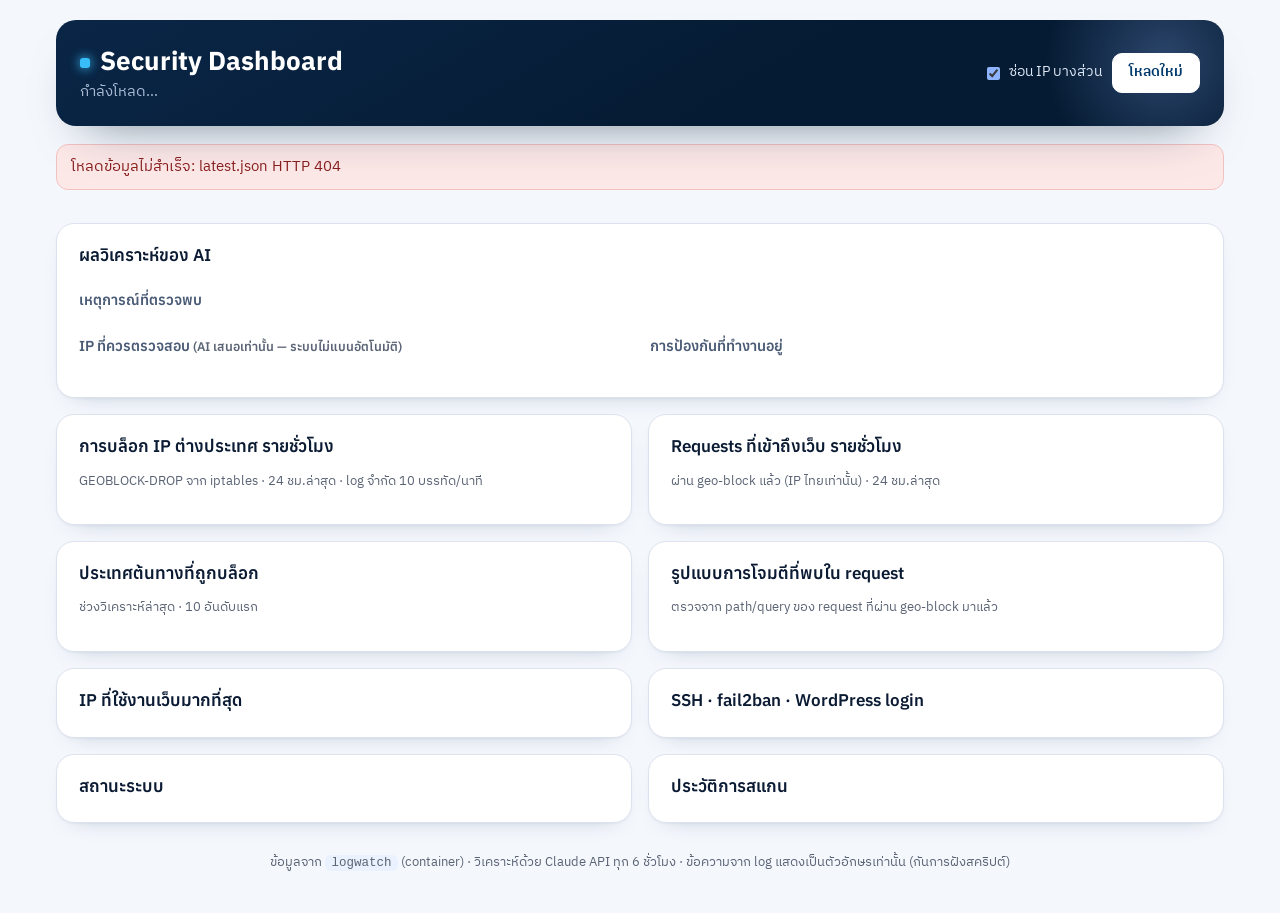
==== logwatch/dashboard/index.html @ 55541751 "Wordpress Stage 1 + Stage 2" ====
<!doctype html>
<html lang="th">
<head>
<meta charset="utf-8">
<meta name="viewport" content="width=device-width, initial-scale=1">
<meta name="robots" content="noindex, nofollow">
<title>Security Dashboard</title>
<link rel="stylesheet" href="style.css">
<script src="app.js" defer></script>
</head>
<body>
<div class="viz-root">
  <header class="top">
    <div>
      <h1>Security Dashboard</h1>
      <p class="sub" id="meta">กำลังโหลด…</p>
    </div>
    <div class="controls">
      <label class="toggle"><input type="checkbox" id="mask" checked> ซ่อน IP บางส่วน</label>
      <button type="button" id="reload">โหลดใหม่</button>
    </div>
  </header>

  <p class="error" id="error" hidden></p>

  <!-- ไฟสถานะ + ตัวเลขหลัก -->
  <section class="tiles" id="tiles" aria-label="สรุปตัวเลข"></section>

  <!-- ผลวิเคราะห์ของ AI -->
  <section class="card" aria-labelledby="ai-h">
    <div class="card-head">
      <h2 id="ai-h">ผลวิเคราะห์ของ AI</h2>
      <span class="muted small" id="ai-meta"></span>
    </div>
    <p id="ai-summary" class="lead"></p>
    <h3>เหตุการณ์ที่ตรวจพบ</h3>
    <div id="incidents"></div>
    <div class="two">
      <div>
        <h3>IP ที่ควรตรวจสอบ <span class="muted small">(AI เสนอเท่านั้น — ระบบไม่แบนอัตโนมัติ)</span></h3>
        <ul id="review" class="plain"></ul>
      </div>
      <div>
        <h3>การป้องกันที่ทำงานอยู่</h3>
        <ul id="defenses" class="checks"></ul>
      </div>
    </div>
    <p class="muted small" id="ai-notes"></p>
  </section>

  <!-- กราฟ 24 ชม. (แยกกราฟละหนึ่งชุดข้อมูล — ไม่ใช้สองแกน) -->
  <section class="grid2">
    <figure class="card chart" id="c-geo">
      <figcaption><h2>การบล็อก IP ต่างประเทศ รายชั่วโมง</h2><p class="muted small">GEOBLOCK-DROP จาก iptables · 24 ชม.ล่าสุด · log จำกัด 10 บรรทัด/นาที</p></figcaption>
    </figure>
    <figure class="card chart" id="c-req">
      <figcaption><h2>Requests ที่เข้าถึงเว็บ รายชั่วโมง</h2><p class="muted small">ผ่าน geo-block แล้ว (IP ไทยเท่านั้น) · 24 ชม.ล่าสุด</p></figcaption>
    </figure>
  </section>

  <section class="grid2">
    <figure class="card chart" id="c-country">
      <figcaption><h2>ประเทศต้นทางที่ถูกบล็อก</h2><p class="muted small">ช่วงวิเคราะห์ล่าสุด · 10 อันดับแรก</p></figcaption>
    </figure>
    <section class="card">
      <h2>รูปแบบการโจมตีที่พบใน request</h2>
      <p class="muted small">ตรวจจาก path/query ของ request ที่ผ่าน geo-block มาแล้ว</p>
      <div id="attacks"></div>
    </section>
  </section>

  <section class="grid2">
    <section class="card">
      <h2>IP ที่ใช้งานเว็บมากที่สุด</h2>
      <div id="top-ips"></div>
    </section>
    <section class="card">
      <h2>SSH · fail2ban · WordPress login</h2>
      <div id="auth"></div>
    </section>
  </section>

  <section class="grid2">
    <section class="card">
      <h2>สถานะระบบ</h2>
      <div id="system"></div>
    </section>
    <section class="card">
      <h2>ประวัติการสแกน</h2>
      <div id="history"></div>
    </section>
  </section>

  <footer class="muted small">
    ข้อมูลจาก <code>logwatch</code> (container) · วิเคราะห์ด้วย Claude API ทุก 6 ชั่วโมง ·
    ข้อความจาก log แสดงเป็นตัวอักษรเท่านั้น (กันการฝังสคริปต์)
  </footer>
</div>
<div class="tip" id="tip" role="tooltip" hidden></div>
</body>
</html>
---- logwatch/dashboard/style.css ----
/* Security Dashboard — ธีมเดียวกับหน้าเว็บหลัก (ค่าสี/ฟอนต์จาก .cs-site ของ freexduk.duckdns.org)
   ฟอนต์: Anuphan (หัวข้อ) · IBM Plex Sans Thai (เนื้อหา) · Sora (ตัวเลข) — โหลดจาก Google Fonts เหมือนเว็บหลัก */
@import url("https://fonts.googleapis.com/css2?family=Anuphan:wght@500;600;700&family=IBM+Plex+Sans+Thai:wght@400;500;600&family=Sora:wght@600;700&display=swap");

.viz-root {
  color-scheme: light;
  --navy-9: #051B33;      /* แถบหัวเว็บหลัก (.hd-top) */
  --navy: #0B2A55;
  --surface-0: #F4F7FC;   /* --bg */
  --surface-1: #FFFFFF;   /* --card */
  --surface-2: #F8FAFD;   /* .cs-card */
  --border: #DCE3EE;      /* --line */
  --grid: #E9EEF6;
  --text-primary: #0B1B33;
  --text-secondary: #4A5B76;
  --text-muted: #5B6475;
  --chip-bg: #EAF2FF;
  --series-1: #1D5BD8;    /* --blue */
  --series-1-hover: #174CB6;
  --good: #15803D;        /* --open */
  --warning: #fab219;
  --serious: #ec835a;
  --critical: #d03b3b;
  --good-ink: #15803D;
  --badge-ink: #0B1B33;
  --shadow: 0 1px 2px rgba(15,23,42,.04), 0 10px 24px -18px rgba(11,42,85,.35);
}
@media (prefers-color-scheme: dark) {
  :root:where(:not([data-theme="light"])) .viz-root {
    color-scheme: dark;
    --surface-0: #061A33; --surface-1: #0B2545; --surface-2: #0E2C52;
    --border: #1E3D66; --grid: #173459;
    --text-primary: #FFFFFF; --text-secondary: #C5D3E6; --text-muted: #A9BBD3;
    --chip-bg: #163B70;
    --series-1: #8FB4FF; --series-1-hover: #DCE7FC;
    --good-ink: #5fd35f;
    --shadow: none;
  }
}
:root[data-theme="dark"] .viz-root {
  color-scheme: dark;
  --surface-0: #061A33; --surface-1: #0B2545; --surface-2: #0E2C52;
  --border: #1E3D66; --grid: #173459;
  --text-primary: #FFFFFF; --text-secondary: #C5D3E6; --text-muted: #A9BBD3;
  --chip-bg: #163B70;
  --series-1: #8FB4FF; --series-1-hover: #DCE7FC;
  --good-ink: #5fd35f;
  --shadow: none;
}

* { box-sizing: border-box; }
html, body { margin: 0; }
body { background: #F4F7FC; }
@media (prefers-color-scheme: dark) { body { background: #061A33; } }
.viz-root {
  background: var(--surface-0);
  color: var(--text-primary);
  font: 15px/1.6 "IBM Plex Sans Thai", "Leelawadee UI", "Noto Sans Thai", system-ui, sans-serif;
  -webkit-font-smoothing: antialiased;
  min-height: 100vh;
  padding: 20px 16px 40px;
  max-width: 1200px;
  margin: 0 auto;
}
h1, h2, h3 { font-family: "Anuphan", "IBM Plex Sans Thai", system-ui, sans-serif; line-height: 1.4; }
h1 { font-size: 26px; font-weight: 700; margin: 0; }
h2 { font-size: 17px; font-weight: 600; margin: 0 0 4px; color: var(--text-primary); }
h3 { font-size: 14.5px; font-weight: 600; margin: 18px 0 8px; color: var(--text-secondary); }
.sub, .muted { color: var(--text-muted); }
.small { font-size: 12.5px; }
.lead { font-size: 15.5px; margin: 6px 0 4px; }
code { font: 12.5px/1.4 Consolas, ui-monospace, monospace; background: var(--chip-bg); padding: 1px 6px; border-radius: 6px; }

/* ---------- แถบหัว: สีกรมท่าแบบหัวเว็บหลัก ---------- */
.top {
  display: flex; justify-content: space-between; align-items: center; gap: 12px; flex-wrap: wrap;
  margin-bottom: 18px; padding: 22px 24px;
  background: linear-gradient(150deg, #0A2647, var(--navy-9) 60%);
  color: #fff; border-radius: 20px;
  box-shadow: 0 24px 50px -30px rgba(5,27,51,.6);
  position: relative; overflow: hidden;
}
.top::after {
  content: ""; position: absolute; right: -60px; top: -80px; width: 240px; height: 240px; border-radius: 50%;
  background: radial-gradient(circle, rgba(143,180,255,.28), rgba(143,180,255,0) 70%); pointer-events: none;
}
.top h1 { color: #fff; }
.top h1::before {
  content: ""; display: inline-block; width: 10px; height: 10px; margin-right: 10px; vertical-align: middle;
  border-radius: 3px; background: #38BDF8; box-shadow: 0 0 10px 2px rgba(56,189,248,.6);
}
.top .sub { color: #A9BBD3; margin: 2px 0 0; }
.controls { display: flex; gap: 10px; align-items: center; position: relative; z-index: 1; }
.toggle { display: flex; gap: 6px; align-items: center; font-size: 13.5px; color: #DDE8F6; cursor: pointer; }
.toggle input { accent-color: #8FB4FF; }
button {
  font: inherit; font-size: 13.5px; font-weight: 600; padding: 8px 16px; border-radius: 10px;
  border: 1px solid var(--border); background: var(--surface-1); color: var(--text-primary); cursor: pointer;
}
button:hover { border-color: var(--series-1); }
.top button { background: #fff; color: #00396B; border-color: #fff; }
.top button:hover { background: #EEF4FF; }
button:focus-visible, .toggle input:focus-visible, details.tv summary:focus-visible { outline: 2px solid #8FB4FF; outline-offset: 2px; }
.error { background: #fde8e8; color: #8a1f1f; padding: 10px 14px; border-radius: 12px; border: 1px solid #f5c2c2; }

.card { background: var(--surface-1); border: 1px solid var(--border); border-radius: 18px; padding: 20px 22px; margin: 0 0 16px; min-width: 0; box-shadow: var(--shadow); }
.card-head { display: flex; justify-content: space-between; align-items: baseline; gap: 10px; flex-wrap: wrap; }
.grid2 { display: grid; grid-template-columns: 1fr 1fr; gap: 16px; }
.grid2 > .card { margin: 0 0 16px; }
.two { display: grid; grid-template-columns: 1fr 1fr; gap: 20px; }
@media (max-width: 820px) { .grid2, .two { grid-template-columns: 1fr; } }

/* ---------- tiles: แบบการ์ดสถิติหน้าแรก (.cs-stat) ---------- */
/* 7 ใบ: ระดับภัยกว้าง 2 ช่อง + 6 ใบ = 8 ช่อง → 4 คอลัมน์ได้ 2 แถวเต็มพอดี */
.tiles { display: grid; grid-template-columns: repeat(4, minmax(0, 1fr)); gap: 14px; margin-bottom: 18px; }
@media (max-width: 820px) { .tiles { grid-template-columns: repeat(2, minmax(0, 1fr)); } }
@media (max-width: 460px) { .tiles { grid-template-columns: 1fr; } .tiles .tile.threat { grid-column: auto; } }
.tile { background: var(--surface-1); border: 1px solid var(--border); border-radius: 18px; padding: 16px 18px; box-shadow: var(--shadow); }
.tile .label { font-size: 12.5px; font-weight: 500; color: var(--text-muted); }
.tile .value { font-family: "Sora", "Anuphan", system-ui, sans-serif; font-size: 28px; font-weight: 700; line-height: 1.25; color: var(--navy); font-variant-numeric: tabular-nums; }
.tile .note { font-size: 12px; color: var(--text-secondary); }
.tile.threat { grid-column: span 2; display: flex; gap: 14px; align-items: center; }
.tile.threat .value { font-family: "Anuphan", system-ui, sans-serif; font-size: 22px; }
@media (prefers-color-scheme: dark) { :root:where(:not([data-theme="light"])) .tile .value { color: #fff; } }
:root[data-theme="dark"] .tile .value { color: #fff; }

/* ---------- status badge: สี + ไอคอน + คำ เสมอ ---------- */
.badge { display: inline-flex; align-items: center; gap: 5px; border-radius: 999px; padding: 2px 10px 2px 6px; font-size: 12.5px; font-weight: 600; color: var(--badge-ink); white-space: nowrap; }
.badge .ico { display: inline-grid; place-items: center; width: 18px; height: 18px; border-radius: 50%; background: rgba(255,255,255,.55); font-size: 11px; }
.st-low { background: var(--good); color: #fff; }
.st-low .ico { color: var(--good); background: #fff; }
.st-medium { background: var(--warning); color: #0B1B33; }
.st-high { background: var(--serious); color: #0B1B33; }
.st-critical { background: var(--critical); color: #fff; }
.st-critical .ico { color: var(--critical); background: #fff; }
.st-none { background: var(--chip-bg); color: var(--text-secondary); }
.lamp { width: 50px; height: 50px; border-radius: 14px; display: grid; place-items: center; font-size: 22px; font-weight: 700; flex: none; }

/* ---------- incidents ---------- */
.incident { background: var(--surface-2); border: 1px solid var(--border); border-radius: 14px; padding: 12px 14px; margin: 0 0 10px; }
.incident .row1 { display: flex; gap: 8px; align-items: center; flex-wrap: wrap; }
.incident .title { font-weight: 600; }
.incident .type { font-size: 12px; font-weight: 600; color: var(--series-1); background: var(--chip-bg); border-radius: 999px; padding: 1px 9px; }
.incident dl { display: grid; grid-template-columns: max-content 1fr; gap: 4px 10px; margin: 8px 0 0; font-size: 13.5px; }
.incident dt { color: var(--text-muted); }
.incident dd { margin: 0; }
.empty { color: var(--text-muted); font-style: italic; }

ul.plain, ul.checks { list-style: none; padding: 0; margin: 0; font-size: 13.5px; }
ul.plain li, ul.checks li { padding: 6px 0; border-bottom: 1px solid var(--grid); }
ul.checks li::before { content: "✓ "; color: var(--good-ink); font-weight: 700; }

/* ---------- tables ---------- */
table { width: 100%; border-collapse: collapse; font-size: 13.5px; font-variant-numeric: tabular-nums; }
th, td { text-align: left; padding: 7px 8px; border-bottom: 1px solid var(--grid); vertical-align: top; }
th { color: var(--text-muted); font-weight: 600; font-size: 12.5px; background: var(--surface-2); }
td.num, th.num { text-align: right; }
td.mono { font-family: Consolas, ui-monospace, monospace; font-size: 12.5px; word-break: break-all; }
.table-wrap { overflow-x: auto; }

/* ---------- charts ---------- */
figure.chart { margin: 0 0 16px; }
figcaption { margin-bottom: 8px; }
svg.bars { width: 100%; height: auto; display: block; overflow: visible; }
svg.bars .grid { stroke: var(--grid); stroke-width: 1; }
svg.bars .axis-label { fill: var(--text-muted); font-size: 11px; }
svg.bars .bar { fill: var(--series-1); }
svg.bars .hit:hover + .bar, svg.bars .bar.active { fill: var(--series-1-hover); }
svg.bars .hit { fill: transparent; cursor: default; }
svg.bars .val { fill: var(--text-secondary); font-size: 11px; }
svg.bars .cat { fill: var(--text-primary); font-size: 12px; }
details.tv { margin-top: 8px; font-size: 13px; }
details.tv summary { cursor: pointer; color: var(--series-1); font-weight: 500; }

.tip {
  position: fixed; z-index: 10; pointer-events: none;
  background: #051B33; color: #fff; font: 12.5px/1.45 "IBM Plex Sans Thai", "Leelawadee UI", system-ui, sans-serif;
  padding: 7px 10px; border-radius: 10px; box-shadow: 0 8px 20px rgba(5,27,51,.35); max-width: 260px;
}
footer { margin-top: 14px; text-align: center; }
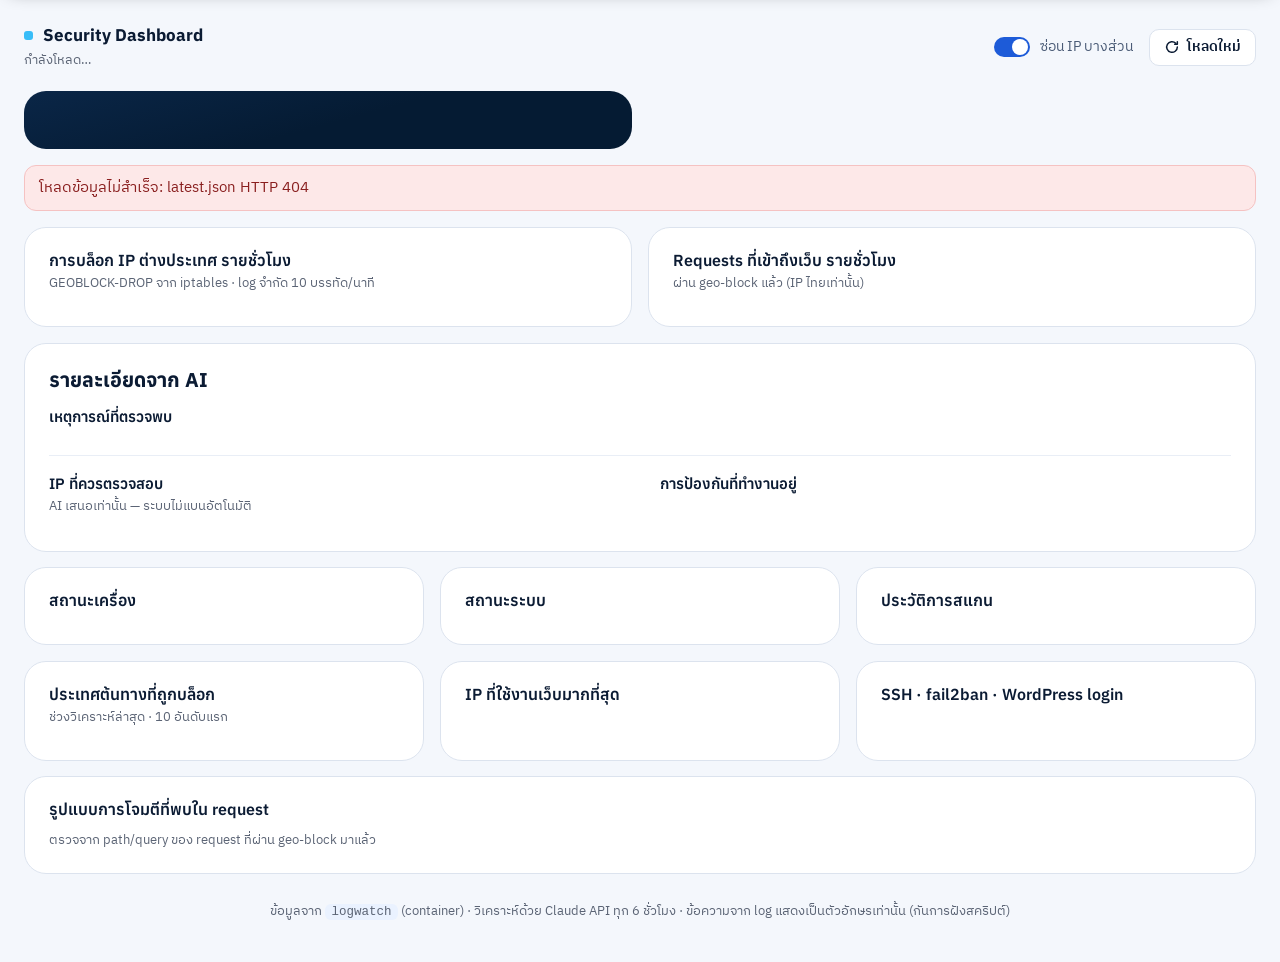
==== commit ea67d395: "Dashboard ดีไซน์ใหม่ + ซ่อน IP ในข้อความของ AI" ====
--- a/logwatch/dashboard/index.html
+++ b/logwatch/dashboard/index.html
@@ -4,97 +4,101 @@
 <meta charset="utf-8">
 <meta name="viewport" content="width=device-width, initial-scale=1">
 <meta name="robots" content="noindex, nofollow">
+<meta name="theme-color" content="#051B33">
 <title>Security Dashboard</title>
 <link rel="stylesheet" href="style.css">
 <script src="app.js" defer></script>
 </head>
 <body>
-<div class="viz-root">
-  <header class="top">
-    <div>
-      <h1>Security Dashboard</h1>
-      <p class="sub" id="meta">กำลังโหลด…</p>
+<!-- data-*: ภาษาภาพของกราฟ/ตาราง (ดู vizCharts / vizTables ใน app.js) -->
+<div class="viz-root" id="top" data-hourly="area" data-country="rank" data-ips="bars" data-auth="stats" data-sys="meters" data-hist="columns">
+  <header class="top-bar">
+    <div class="brand">
+      <h1><span class="brand-dot" aria-hidden="true"></span>Security Dashboard</h1>
+      <p class="meta" id="meta">กำลังโหลด…</p>
     </div>
     <div class="controls">
-      <label class="toggle"><input type="checkbox" id="mask" checked> ซ่อน IP บางส่วน</label>
-      <button type="button" id="reload">โหลดใหม่</button>
+      <label class="switch"><input type="checkbox" id="mask" checked><span class="switch-track" aria-hidden="true"></span>ซ่อน IP บางส่วน</label>
+      <button type="button" id="reload" class="btn-ghost">
+        <svg viewBox="0 0 24 24" width="16" height="16" aria-hidden="true" fill="none" stroke="currentColor" stroke-width="2.25" stroke-linecap="round" stroke-linejoin="round"><path d="M20 12a8 8 0 1 1-2.34-5.66"/><path d="M20 4v4h-4"/></svg>
+        โหลดใหม่
+      </button>
     </div>
   </header>
 
-  <p class="error" id="error" hidden></p>
+  <!-- แถบสถานะที่เลื่อนลงมาจากขอบบน เมื่อกล่องคำตัดสินเลื่อนพ้นจอ -->
+  <button type="button" class="statusbar" id="statusbar" aria-label="กลับไปดูสรุปด้านบน" inert>
+    <span class="sb-lamp" id="sb-lamp"></span>
+    <span class="sb-text" id="sb-text"></span>
+    <svg class="sb-up" viewBox="0 0 24 24" width="18" height="18" aria-hidden="true" fill="none" stroke="currentColor" stroke-width="2.25" stroke-linecap="round" stroke-linejoin="round"><path d="M12 19V5"/><path d="M6 11l6-6 6 6"/></svg>
+  </button>
 
-  <!-- ไฟสถานะ + ตัวเลขหลัก -->
-  <section class="tiles" id="tiles" aria-label="สรุปตัวเลข"></section>
+  <!-- Bento: กล่องหลายขนาดบนตาราง 12 คอลัมน์ · กล่องกรมท่ามีกล่องเดียวคือคำตัดสิน -->
+  <main class="bento">
+    <p class="error" id="error" hidden></p>
 
-  <!-- ผลวิเคราะห์ของ AI -->
-  <section class="card" aria-labelledby="ai-h">
-    <div class="card-head">
-      <h2 id="ai-h">ผลวิเคราะห์ของ AI</h2>
-      <span class="muted small" id="ai-meta"></span>
+    <div class="verdict"><section class="hero lvl-none" id="hero" aria-label="สรุปสถานะความปลอดภัย"></section></div>
+    <section class="keys" id="tiles" aria-label="ตัวเลขหลัก 6 ชั่วโมงล่าสุด"></section>
+
+    <div class="card b-geo">
+      <figure class="chart" id="c-geo">
+        <figcaption><h2 class="card-title">การบล็อก IP ต่างประเทศ รายชั่วโมง</h2><p class="muted small sub">GEOBLOCK-DROP จาก iptables · log จำกัด 10 บรรทัด/นาที</p></figcaption>
+      </figure>
     </div>
-    <p id="ai-summary" class="lead"></p>
-    <h3>เหตุการณ์ที่ตรวจพบ</h3>
-    <div id="incidents"></div>
-    <div class="two">
-      <div>
-        <h3>IP ที่ควรตรวจสอบ <span class="muted small">(AI เสนอเท่านั้น — ระบบไม่แบนอัตโนมัติ)</span></h3>
-        <ul id="review" class="plain"></ul>
-      </div>
-      <div>
-        <h3>การป้องกันที่ทำงานอยู่</h3>
-        <ul id="defenses" class="checks"></ul>
-      </div>
+    <div class="card b-req">
+      <figure class="chart" id="c-req">
+        <figcaption><h2 class="card-title">Requests ที่เข้าถึงเว็บ รายชั่วโมง</h2><p class="muted small sub">ผ่าน geo-block แล้ว (IP ไทยเท่านั้น)</p></figcaption>
+      </figure>
     </div>
-    <p class="muted small" id="ai-notes"></p>
-  </section>
 
-  <!-- กราฟ 24 ชม. (แยกกราฟละหนึ่งชุดข้อมูล — ไม่ใช้สองแกน) -->
-  <section class="grid2">
-    <figure class="card chart" id="c-geo">
-      <figcaption><h2>การบล็อก IP ต่างประเทศ รายชั่วโมง</h2><p class="muted small">GEOBLOCK-DROP จาก iptables · 24 ชม.ล่าสุด · log จำกัด 10 บรรทัด/นาที</p></figcaption>
-    </figure>
-    <figure class="card chart" id="c-req">
-      <figcaption><h2>Requests ที่เข้าถึงเว็บ รายชั่วโมง</h2><p class="muted small">ผ่าน geo-block แล้ว (IP ไทยเท่านั้น) · 24 ชม.ล่าสุด</p></figcaption>
-    </figure>
-  </section>
+    <div class="card b-ai">
+      <section class="ai-card" id="ai-card" aria-labelledby="ai-h">
+        <div class="sec-head">
+          <h2 id="ai-h" class="card-title">รายละเอียดจาก AI</h2>
+          <span class="muted small" id="ai-meta"></span>
+        </div>
+        <p class="empty ai-none">รอบนี้ยังไม่มีผลวิเคราะห์จาก AI — ตัวเลขและกราฟยังใช้ได้ตามปกติ</p>
+        <h3 id="incidents-h">เหตุการณ์ที่ตรวจพบ</h3>
+        <div id="incidents"></div>
+        <div class="split">
+          <div>
+            <h3 id="review-h">IP ที่ควรตรวจสอบ</h3>
+            <p class="muted small sub">AI เสนอเท่านั้น — ระบบไม่แบนอัตโนมัติ</p>
+            <ul id="review" class="plain"></ul>
+          </div>
+          <div>
+            <h3>การป้องกันที่ทำงานอยู่</h3>
+            <ul id="defenses" class="checks"></ul>
+          </div>
+        </div>
+        <p class="muted small" id="ai-notes"></p>
+      </section>
+    </div>
 
-  <section class="grid2">
-    <figure class="card chart" id="c-country">
-      <figcaption><h2>ประเทศต้นทางที่ถูกบล็อก</h2><p class="muted small">ช่วงวิเคราะห์ล่าสุด · 10 อันดับแรก</p></figcaption>
-    </figure>
-    <section class="card">
-      <h2>รูปแบบการโจมตีที่พบใน request</h2>
-      <p class="muted small">ตรวจจาก path/query ของ request ที่ผ่าน geo-block มาแล้ว</p>
+    <!-- แถวละ 3 กล่องที่เนื้อหาสูงพอกัน -->
+    <div class="card b-minis"><h2 class="card-title">สถานะเครื่อง</h2><section class="minis" id="minis" aria-label="สถานะเครื่องโดยย่อ"></section></div>
+    <div class="card b-sys"><h2 class="card-title">สถานะระบบ</h2><div id="system"></div></div>
+    <div class="card b-hist"><h2 class="card-title">ประวัติการสแกน</h2><div id="history"></div></div>
+
+    <div class="card b-country">
+      <figure class="chart" id="c-country">
+        <figcaption><h2 class="card-title">ประเทศต้นทางที่ถูกบล็อก</h2><p class="muted small sub">ช่วงวิเคราะห์ล่าสุด · 10 อันดับแรก</p></figcaption>
+      </figure>
+    </div>
+    <div class="card b-top"><h2 class="card-title">IP ที่ใช้งานเว็บมากที่สุด</h2><div id="top-ips"></div></div>
+    <div class="card b-auth"><h2 class="card-title">SSH · fail2ban · WordPress login</h2><div id="auth"></div></div>
+
+    <div class="card b-attacks">
+      <h2 class="card-title">รูปแบบการโจมตีที่พบใน request</h2>
+      <p class="muted small sub">ตรวจจาก path/query ของ request ที่ผ่าน geo-block มาแล้ว</p>
       <div id="attacks"></div>
-    </section>
-  </section>
+    </div>
 
-  <section class="grid2">
-    <section class="card">
-      <h2>IP ที่ใช้งานเว็บมากที่สุด</h2>
-      <div id="top-ips"></div>
-    </section>
-    <section class="card">
-      <h2>SSH · fail2ban · WordPress login</h2>
-      <div id="auth"></div>
-    </section>
-  </section>
-
-  <section class="grid2">
-    <section class="card">
-      <h2>สถานะระบบ</h2>
-      <div id="system"></div>
-    </section>
-    <section class="card">
-      <h2>ประวัติการสแกน</h2>
-      <div id="history"></div>
-    </section>
-  </section>
-
-  <footer class="muted small">
-    ข้อมูลจาก <code>logwatch</code> (container) · วิเคราะห์ด้วย Claude API ทุก 6 ชั่วโมง ·
-    ข้อความจาก log แสดงเป็นตัวอักษรเท่านั้น (กันการฝังสคริปต์)
-  </footer>
+    <footer class="b-foot muted small">
+      ข้อมูลจาก <code>logwatch</code> (container) · วิเคราะห์ด้วย Claude API ทุก 6 ชั่วโมง ·
+      ข้อความจาก log แสดงเป็นตัวอักษรเท่านั้น (กันการฝังสคริปต์)
+    </footer>
+  </main>
 </div>
 <div class="tip" id="tip" role="tooltip" hidden></div>
 </body>
--- a/logwatch/dashboard/style.css
+++ b/logwatch/dashboard/style.css
@@ -1,10 +1,13 @@
 /* Security Dashboard — ธีมเดียวกับหน้าเว็บหลัก (ค่าสี/ฟอนต์จาก .cs-site ของ freexduk.duckdns.org)
-   ฟอนต์: Anuphan (หัวข้อ) · IBM Plex Sans Thai (เนื้อหา) · Sora (ตัวเลข) — โหลดจาก Google Fonts เหมือนเว็บหลัก */
+   ฟอนต์: Anuphan (หัวข้อ) · IBM Plex Sans Thai (เนื้อหา) · Sora (ตัวเลข) — โหลดจาก Google Fonts เหมือนเว็บหลัก
+   โครง: Bento — กล่องหลายขนาดบนตาราง 12 คอลัมน์ ทั้งจอมีกล่องกลับสี (กรมท่า) ได้กล่องเดียวคือคำตัดสิน ที่เหลือสว่างทั้งหมด
+   กติกาสีของกราฟ: ปริมาณ = น้ำเงินเฉดเดียว · เขียว/เหลือง/แดงใช้กับ "สถานะ" เท่านั้น และมีไอคอนกำกับเสมอ */
 @import url("https://fonts.googleapis.com/css2?family=Anuphan:wght@500;600;700&family=IBM+Plex+Sans+Thai:wght@400;500;600&family=Sora:wght@600;700&display=swap");
 
 .viz-root {
   color-scheme: light;
   --navy-9: #051B33;      /* แถบหัวเว็บหลัก (.hd-top) */
+  --navy-8: #0A2647;
   --navy: #0B2A55;
   --surface-0: #F4F7FC;   /* --bg */
   --surface-1: #FFFFFF;   /* --card */
@@ -17,164 +20,436 @@
   --chip-bg: #EAF2FF;
   --series-1: #1D5BD8;    /* --blue */
   --series-1-hover: #174CB6;
+  --now-bar: var(--navy);
   --good: #15803D;        /* --open */
   --warning: #fab219;
   --serious: #ec835a;
   --critical: #d03b3b;
   --good-ink: #15803D;
+  --warn-ink: #8A5A00;
+  --crit-ink: #B42323;
   --badge-ink: #0B1B33;
-  --shadow: 0 1px 2px rgba(15,23,42,.04), 0 10px 24px -18px rgba(11,42,85,.35);
+  --select: rgba(29, 91, 216, .18);
+
+  /* กล่องคำตัดสิน (กรมท่า): ใช้ค่าเดียวกันทั้งโหมดสว่างและมืด */
+  --rail-ink: #FFFFFF;
+  --rail-ink-2: #C5D3E6;
+  --rail-ink-3: #A9BBD3;
+  --rail-line: rgba(197, 211, 230, .16);
+  --rail-fill: rgba(143, 180, 255, .09);
+  --rail-accent: #8FB4FF;
+  --rail-good: #5FD38A;
+
+  --ease-out: cubic-bezier(.16, 1, .3, 1);
+  --mask-check: url("data:image/svg+xml,%3Csvg xmlns='http://www.w3.org/2000/svg' viewBox='0 0 24 24' fill='none' stroke='black' stroke-width='2.75' stroke-linecap='round' stroke-linejoin='round'%3E%3Cpath d='M5 12.5l4.5 4.5L19 7.5'/%3E%3C/svg%3E");
 }
 @media (prefers-color-scheme: dark) {
   :root:where(:not([data-theme="light"])) .viz-root {
     color-scheme: dark;
-    --surface-0: #061A33; --surface-1: #0B2545; --surface-2: #0E2C52;
+    --surface-0: #061A33; --surface-1: #071E3B; --surface-2: #0B2545;
     --border: #1E3D66; --grid: #173459;
     --text-primary: #FFFFFF; --text-secondary: #C5D3E6; --text-muted: #A9BBD3;
     --chip-bg: #163B70;
-    --series-1: #8FB4FF; --series-1-hover: #DCE7FC;
-    --good-ink: #5fd35f;
-    --shadow: none;
+    --series-1: #8FB4FF; --series-1-hover: #DCE7FC; --now-bar: #DCE7FC;
+    --good-ink: #5FD38A; --warn-ink: #FFC94D; --crit-ink: #FF8A8A;
+    --select: rgba(143, 180, 255, .3);
   }
 }
 :root[data-theme="dark"] .viz-root {
   color-scheme: dark;
-  --surface-0: #061A33; --surface-1: #0B2545; --surface-2: #0E2C52;
+  --surface-0: #061A33; --surface-1: #071E3B; --surface-2: #0B2545;
   --border: #1E3D66; --grid: #173459;
   --text-primary: #FFFFFF; --text-secondary: #C5D3E6; --text-muted: #A9BBD3;
   --chip-bg: #163B70;
-  --series-1: #8FB4FF; --series-1-hover: #DCE7FC;
-  --good-ink: #5fd35f;
-  --shadow: none;
-}
-
+  --series-1: #8FB4FF; --series-1-hover: #DCE7FC; --now-bar: #DCE7FC;
+  --good-ink: #5FD38A; --warn-ink: #FFC94D; --crit-ink: #FF8A8A;
+  --select: rgba(143, 180, 255, .3);
+}
+
+/* ---------- พื้นฐาน ---------- */
 * { box-sizing: border-box; }
+[hidden] { display: none !important; }
 html, body { margin: 0; }
+html { scroll-behavior: smooth; }
+@media (prefers-reduced-motion: reduce) { html { scroll-behavior: auto; } }
+/* พื้น body ต้องตาม data-theme ด้วย ไม่ใช่แค่ prefers-color-scheme ไม่งั้นสีไม่ตรงกับ .viz-root */
 body { background: #F4F7FC; }
-@media (prefers-color-scheme: dark) { body { background: #061A33; } }
+@media (prefers-color-scheme: dark) { :root:where(:not([data-theme="light"])) body { background: #061A33; } }
+:root[data-theme="dark"] body { background: #061A33; }
+
 .viz-root {
-  background: var(--surface-0);
-  color: var(--text-primary);
+  min-height: 100vh; background: var(--surface-0); color: var(--text-primary);
   font: 15px/1.6 "IBM Plex Sans Thai", "Leelawadee UI", "Noto Sans Thai", system-ui, sans-serif;
   -webkit-font-smoothing: antialiased;
-  min-height: 100vh;
-  padding: 20px 16px 40px;
-  max-width: 1200px;
-  margin: 0 auto;
-}
-h1, h2, h3 { font-family: "Anuphan", "IBM Plex Sans Thai", system-ui, sans-serif; line-height: 1.4; }
-h1 { font-size: 26px; font-weight: 700; margin: 0; }
-h2 { font-size: 17px; font-weight: 600; margin: 0 0 4px; color: var(--text-primary); }
-h3 { font-size: 14.5px; font-weight: 600; margin: 18px 0 8px; color: var(--text-secondary); }
-.sub, .muted { color: var(--text-muted); }
+}
+.viz-root ::selection { background: var(--select); }
+h1, h2, h3, h4 { font-family: "Anuphan", "IBM Plex Sans Thai", system-ui, sans-serif; line-height: 1.35; text-wrap: balance; margin: 0; color: var(--text-primary); }
+h2 { font-size: 20px; font-weight: 700; letter-spacing: -0.01em; }
+h3 { font-size: 15px; font-weight: 600; }
+.card-title { font-size: 16px; font-weight: 600; letter-spacing: 0; margin-bottom: 10px; }
+figcaption .card-title, .card-title + .sub { margin-bottom: 0; }
+.muted { color: var(--text-muted); }
 .small { font-size: 12.5px; }
-.lead { font-size: 15.5px; margin: 6px 0 4px; }
+p.sub { margin: 2px 0 12px; }
 code { font: 12.5px/1.4 Consolas, ui-monospace, monospace; background: var(--chip-bg); padding: 1px 6px; border-radius: 6px; }
-
-/* ---------- แถบหัว: สีกรมท่าแบบหัวเว็บหลัก ---------- */
-.top {
-  display: flex; justify-content: space-between; align-items: center; gap: 12px; flex-wrap: wrap;
-  margin-bottom: 18px; padding: 22px 24px;
-  background: linear-gradient(150deg, #0A2647, var(--navy-9) 60%);
-  color: #fff; border-radius: 20px;
-  box-shadow: 0 24px 50px -30px rgba(5,27,51,.6);
-  position: relative; overflow: hidden;
-}
-.top::after {
-  content: ""; position: absolute; right: -60px; top: -80px; width: 240px; height: 240px; border-radius: 50%;
-  background: radial-gradient(circle, rgba(143,180,255,.28), rgba(143,180,255,0) 70%); pointer-events: none;
-}
-.top h1 { color: #fff; }
-.top h1::before {
-  content: ""; display: inline-block; width: 10px; height: 10px; margin-right: 10px; vertical-align: middle;
-  border-radius: 3px; background: #38BDF8; box-shadow: 0 0 10px 2px rgba(56,189,248,.6);
-}
-.top .sub { color: #A9BBD3; margin: 2px 0 0; }
-.controls { display: flex; gap: 10px; align-items: center; position: relative; z-index: 1; }
-.toggle { display: flex; gap: 6px; align-items: center; font-size: 13.5px; color: #DDE8F6; cursor: pointer; }
-.toggle input { accent-color: #8FB4FF; }
-button {
-  font: inherit; font-size: 13.5px; font-weight: 600; padding: 8px 16px; border-radius: 10px;
-  border: 1px solid var(--border); background: var(--surface-1); color: var(--text-primary); cursor: pointer;
-}
-button:hover { border-color: var(--series-1); }
-.top button { background: #fff; color: #00396B; border-color: #fff; }
-.top button:hover { background: #EEF4FF; }
-button:focus-visible, .toggle input:focus-visible, details.tv summary:focus-visible { outline: 2px solid #8FB4FF; outline-offset: 2px; }
-.error { background: #fde8e8; color: #8a1f1f; padding: 10px 14px; border-radius: 12px; border: 1px solid #f5c2c2; }
-
-.card { background: var(--surface-1); border: 1px solid var(--border); border-radius: 18px; padding: 20px 22px; margin: 0 0 16px; min-width: 0; box-shadow: var(--shadow); }
-.card-head { display: flex; justify-content: space-between; align-items: baseline; gap: 10px; flex-wrap: wrap; }
-.grid2 { display: grid; grid-template-columns: 1fr 1fr; gap: 16px; }
-.grid2 > .card { margin: 0 0 16px; }
-.two { display: grid; grid-template-columns: 1fr 1fr; gap: 20px; }
-@media (max-width: 820px) { .grid2, .two { grid-template-columns: 1fr; } }
-
-/* ---------- tiles: แบบการ์ดสถิติหน้าแรก (.cs-stat) ---------- */
-/* 7 ใบ: ระดับภัยกว้าง 2 ช่อง + 6 ใบ = 8 ช่อง → 4 คอลัมน์ได้ 2 แถวเต็มพอดี */
-.tiles { display: grid; grid-template-columns: repeat(4, minmax(0, 1fr)); gap: 14px; margin-bottom: 18px; }
-@media (max-width: 820px) { .tiles { grid-template-columns: repeat(2, minmax(0, 1fr)); } }
-@media (max-width: 460px) { .tiles { grid-template-columns: 1fr; } .tiles .tile.threat { grid-column: auto; } }
-.tile { background: var(--surface-1); border: 1px solid var(--border); border-radius: 18px; padding: 16px 18px; box-shadow: var(--shadow); }
-.tile .label { font-size: 12.5px; font-weight: 500; color: var(--text-muted); }
-.tile .value { font-family: "Sora", "Anuphan", system-ui, sans-serif; font-size: 28px; font-weight: 700; line-height: 1.25; color: var(--navy); font-variant-numeric: tabular-nums; }
-.tile .note { font-size: 12px; color: var(--text-secondary); }
-.tile.threat { grid-column: span 2; display: flex; gap: 14px; align-items: center; }
-.tile.threat .value { font-family: "Anuphan", system-ui, sans-serif; font-size: 22px; }
-@media (prefers-color-scheme: dark) { :root:where(:not([data-theme="light"])) .tile .value { color: #fff; } }
-:root[data-theme="dark"] .tile .value { color: #fff; }
+a { color: var(--series-1); text-underline-offset: 3px; }
+:focus-visible { outline: 2px solid var(--series-1); outline-offset: 2px; border-radius: 4px; }
+svg.ico { display: block; flex: none; }   /* ไอคอนเส้นที่วาดเอง (สร้างใน app.js) */
+.sr-only { position: absolute; width: 1px; height: 1px; overflow: hidden; clip: rect(0 0 0 0); white-space: nowrap; }
+.error { grid-column: 1 / -1; margin: 0; background: #fde8e8; color: #8a1f1f; padding: 10px 14px; border-radius: 12px; border: 1px solid #f5c2c2; }
+
+/* ---------- หัวหน้า: สว่าง ไม่แย่งกล่องคำตัดสิน ---------- */
+.top-bar { max-width: 1320px; margin: 0 auto; padding: 24px 24px 8px; display: flex; justify-content: space-between; align-items: center; gap: 12px 24px; flex-wrap: wrap; }
+.brand h1 { display: flex; align-items: center; gap: 10px; font-size: 17px; font-weight: 700; }
+.brand-dot { width: 9px; height: 9px; border-radius: 3px; background: #38BDF8; }
+.brand .meta { margin: 4px 0 0; font-size: 12.5px; color: var(--text-muted); }
+.controls { display: flex; align-items: center; gap: 16px; flex-wrap: wrap; }
+.switch { position: relative; display: inline-flex; align-items: center; gap: 10px; font-size: 13.5px; color: var(--text-secondary); cursor: pointer; }
+.switch input { position: absolute; opacity: 0; width: 1px; height: 1px; }
+.switch-track { position: relative; flex: none; width: 36px; height: 20px; border-radius: 999px; background: var(--border); transition: background-color .25s var(--ease-out); }
+.switch-track::after { content: ""; position: absolute; top: 2px; left: 2px; width: 16px; height: 16px; border-radius: 50%; background: #fff; transition: transform .25s var(--ease-out); }
+.switch input:checked + .switch-track { background: var(--series-1); }
+.switch input:checked + .switch-track::after { transform: translateX(16px); }
+.switch input:focus-visible + .switch-track { outline: 2px solid var(--series-1); outline-offset: 2px; }
+.btn-ghost { display: inline-flex; align-items: center; gap: 7px; padding: 7px 14px; border-radius: 10px; cursor: pointer;
+  font: inherit; font-size: 13.5px; font-weight: 600; color: var(--text-primary); background: var(--surface-1); border: 1px solid var(--border); }
+.btn-ghost:hover { border-color: var(--series-1); }
+.btn-ghost:active svg { transform: rotate(-90deg); transition: transform .3s var(--ease-out); }
+
+/* ---------- แถบสถานะ: เลื่อนลงมาจากขอบบนเมื่อกล่องคำตัดสินเลื่อนพ้นจอ ---------- */
+.statusbar {
+  position: fixed; top: 0; left: 0; right: 0; z-index: 15; display: flex; align-items: center; gap: 10px;
+  height: 52px; padding: 0 max(16px, calc((100vw - 1272px) / 2)); border: 0; cursor: pointer; text-align: left;
+  background: var(--navy-9); color: #fff; font: 600 14.5px/1.3 "Anuphan", "IBM Plex Sans Thai", system-ui, sans-serif;
+  box-shadow: 0 6px 18px -10px rgba(0, 0, 0, .45);
+  transform: translateY(-110%); transition: transform .38s var(--ease-out);
+}
+.statusbar.show { transform: none; }
+.statusbar:focus-visible { outline: 2px solid var(--rail-accent); outline-offset: -4px; }
+.sb-lamp { width: 28px; height: 28px; border-radius: 8px; display: grid; place-items: center; flex: none; color: #fff; background: var(--rail-fill); }
+.sb-lamp.st-low { background: var(--good); }
+.sb-lamp.st-medium { background: var(--warning); color: #0B1B33; }
+.sb-lamp.st-high { background: var(--serious); color: #0B1B33; }
+.sb-lamp.st-critical { background: var(--critical); }
+.sb-text { flex: 1; min-width: 0; overflow: hidden; text-overflow: ellipsis; white-space: nowrap; }
+.sb-up { flex: none; color: var(--rail-ink-3); }
+
+/* ---------- ตาราง Bento ---------- */
+.bento { max-width: 1320px; margin: 0 auto; padding: 12px 24px 40px; display: grid; grid-template-columns: repeat(12, minmax(0, 1fr)); gap: 16px; }
+.bento > * { min-width: 0; }
+.card { background: var(--surface-1); border: 1px solid var(--border); border-radius: 22px; padding: 22px 24px; container-type: inline-size; }
+.card figcaption { margin-bottom: 10px; }
+
+/* แถวละ 2–3 กล่องที่เนื้อหาสูงพอกัน — ไม่ปล่อยกล่องสั้นยืนข้างกล่องยาว */
+.verdict { grid-column: 1 / 7; grid-row: 1 / 3; }
+.tile:nth-child(1) { grid-column: 7 / 10; grid-row: 1; }
+.tile:nth-child(2) { grid-column: 10 / 13; grid-row: 1; }
+.tile:nth-child(3) { grid-column: 7 / 10; grid-row: 2; }
+.tile:nth-child(4) { grid-column: 10 / 13; grid-row: 2; }
+.b-geo { grid-column: 1 / 7; }
+.b-req { grid-column: 7 / 13; }
+.b-ai { grid-column: 1 / 13; }
+.b-minis { grid-column: 1 / 5; }
+.b-sys { grid-column: 5 / 9; }
+.b-hist { grid-column: 9 / 13; }
+.b-country { grid-column: 1 / 5; }
+.b-top { grid-column: 5 / 9; }
+.b-auth { grid-column: 9 / 13; }
+.b-attacks { grid-column: 1 / 13; }   /* เนื้อหาสั้น: แถวเต็มความกว้าง รายการวางเรียงข้างกัน */
+.b-foot { grid-column: 1 / 13; padding: 12px 0 0; text-align: center; }
+
+/* ---------- กล่องคำตัดสิน (กรมท่า กล่องเดียวในจอ) ---------- */
+.verdict { padding: 30px 32px 28px; border-radius: 22px; color: var(--rail-ink);
+  background: linear-gradient(165deg, var(--navy-8), var(--navy-9) 52%); }
+.verdict :focus-visible { outline-color: var(--rail-accent); }
+.verdict ::selection { background: rgba(143, 180, 255, .35); }
+.hero { --lvl: var(--rail-ink-3); display: flex; flex-direction: column; gap: 20px; }
+.hero.lvl-low { --lvl: var(--good); }
+.hero.lvl-medium { --lvl: var(--warning); }
+.hero.lvl-high { --lvl: var(--serious); }
+.hero.lvl-critical { --lvl: var(--critical); }
+.hero-main { display: flex; gap: 16px; align-items: center; min-width: 0; }
+.lamp { width: 72px; height: 72px; border-radius: 20px; display: grid; place-items: center; flex: none; color: #fff; background: var(--lvl); }
+.lamp svg { width: 34px; height: 34px; }
+.hero.lvl-medium .lamp, .hero.lvl-high .lamp { color: #0B1B33; }
+.hero.lvl-none .lamp { background: var(--rail-fill); color: var(--rail-ink-2); border: 1px solid var(--rail-line); }
+.hero-headline { font-size: 46px; font-weight: 700; line-height: 1.15; letter-spacing: -0.03em; color: var(--rail-ink); }
+.hero-sub { margin: 4px 0 0; font-size: 14px; color: var(--rail-ink-2); }
+.hero-sub .nw { white-space: nowrap; }
+
+.hstrip { display: grid; gap: 7px; }
+.hstrip-head { display: flex; justify-content: space-between; gap: 10px; font-size: 12px; color: var(--rail-ink-3); }
+.hstrip .cells { display: flex; gap: 4px; }
+.hstrip .cell { flex: 1; height: 22px; border-radius: 5px; background: var(--rail-fill); }
+.hstrip .cell.st-low { background: var(--good); }
+.hstrip .cell.st-medium { background: var(--warning); }
+.hstrip .cell.st-high { background: var(--serious); }
+.hstrip .cell.st-critical { background: var(--critical); }
+.hstrip .cell:last-child { outline: 1.5px solid var(--rail-ink); outline-offset: 2px; }
+.hstrip .streak { display: inline-flex; align-items: center; gap: 5px; color: var(--rail-good); font-weight: 600; }
+
+.hero-body { display: grid; gap: 4px; min-width: 0; }
+.hero-body h3 { font-size: 13px; font-weight: 600; color: var(--rail-ink-3); }
+.hero-summary { margin: 0; font-size: 14.5px; line-height: 1.75; color: #DDE8F6; }
+/* ตัดที่ 3 บรรทัด — สูงตายตัวด้วย max-height กันวรรณยุกต์ของบรรทัดถัดไปโผล่ขึ้นมา */
+.hero-summary.clamped { display: -webkit-box; -webkit-box-orient: vertical; -webkit-line-clamp: 3; line-clamp: 3; overflow: hidden; max-height: calc(3 * 1.75em); }
+button.linkish { justify-self: start; background: none; border: 0; padding: 2px 0; font: inherit; font-size: 13.5px; font-weight: 600; color: var(--rail-accent); cursor: pointer; }
+button.linkish:hover { text-decoration: underline; text-underline-offset: 3px; }
+.chips { display: flex; flex-wrap: wrap; gap: 6px; margin-top: 10px; }
+.chip { display: inline-flex; align-items: center; gap: 6px; padding: 5px 12px; border-radius: 999px; font-size: 13px; font-weight: 600; text-decoration: none;
+  background: var(--rail-fill); color: var(--rail-ink); border: 1px solid var(--rail-line);
+  transition: border-color .2s var(--ease-out), background-color .2s var(--ease-out); }
+a.chip:hover { border-color: var(--rail-accent); background: rgba(143, 180, 255, .16); }
+.chip-todo { background: rgba(250, 178, 25, .16); border-color: rgba(255, 201, 77, .7); color: #FFE3A3; }
+.chip-ok { color: var(--rail-good); }
+details.err summary { cursor: pointer; color: var(--rail-accent); font-weight: 600; font-size: 13.5px; }
+details.err pre { white-space: pre-wrap; word-break: break-word; font: 12px/1.55 Consolas, ui-monospace, monospace; color: #DDE8F6;
+  background: rgba(0, 0, 0, .22); border: 1px solid var(--rail-line); border-radius: 10px; padding: 10px 12px; margin: 8px 0 0; }
+
+/* ---------- ตัวเลขหลัก 4 กล่อง: ตัวเลขใหญ่มาก ป้ายบน หมายเหตุล่าง ---------- */
+.keys { display: contents; }
+.tile { display: flex; flex-direction: column; padding: 22px 24px; border: 1px solid var(--border); border-radius: 22px; background: var(--surface-1); min-width: 0; }
+.tile .label { font-size: 14px; font-weight: 600; color: var(--text-secondary); }
+.tile .value { margin: auto 0 6px; padding-top: 22px; font: 700 54px/1 "Sora", "Anuphan", system-ui, sans-serif; letter-spacing: -0.035em; font-variant-numeric: tabular-nums; color: var(--text-primary); }
+.tile .note { font-size: 13px; color: var(--text-muted); }
+.tile.is-ok .note { display: flex; align-items: flex-start; gap: 5px; color: var(--good-ink); font-weight: 600; }
+.tile.is-ok .note::before { content: ""; width: 13px; height: 13px; flex: none; margin-top: 3px; background: currentColor;
+  -webkit-mask: var(--mask-check) center / contain no-repeat; mask: var(--mask-check) center / contain no-repeat; }
+
+/* ---------- สถานะเครื่องโดยย่อ ---------- */
+.minis { display: grid; grid-template-columns: minmax(0, 1fr); gap: 8px; }
+.mini { padding: 9px 12px; border-radius: 12px; background: var(--surface-2); border: 1px solid var(--grid); min-width: 0; }
+.mini .label { font-size: 12px; color: var(--text-muted); }
+.mini .value { display: flex; align-items: center; gap: 6px; font: 700 16px/1.4 "Sora", "Anuphan", system-ui, sans-serif; font-variant-numeric: tabular-nums; color: var(--text-primary); }
+.mini .note { font-size: 11.5px; color: var(--text-muted); overflow-wrap: anywhere; }
+.mini .dot { display: grid; place-items: center; width: 18px; height: 18px; border-radius: 50%; flex: none; color: #fff; }
+.mini.tone-ok .dot { background: var(--good); }
+.mini.tone-warn { border-color: var(--warning); }
+.mini.tone-warn .dot { background: var(--warning); color: #0B1B33; }
+.mini.tone-crit { border-color: var(--critical); background: color-mix(in srgb, var(--critical) 9%, var(--surface-1)); }
+.mini.tone-crit .dot { background: var(--critical); }
+.mini.tone-warn .note, .mini.tone-crit .note { color: var(--text-primary); font-weight: 600; }
+
+/* ---------- รายละเอียดจาก AI ---------- */
+.sec-head { display: flex; justify-content: space-between; align-items: baseline; gap: 6px 16px; flex-wrap: wrap; margin-bottom: 14px; }
+.sec-head .card-title { margin: 0; font-size: 20px; font-weight: 700; }
+.ai-card h3 + div, .ai-card h3 + ul { margin-top: 10px; }
+#incidents-h, #review-h { scroll-margin-top: 72px; }
+.split { display: grid; grid-template-columns: minmax(0, 1fr); gap: 32px; margin-top: 18px; padding-top: 18px; border-top: 1px solid var(--grid); }
+.split > * { min-width: 0; }
+@container (min-width: 760px) { .split { grid-template-columns: repeat(2, minmax(0, 1fr)); gap: 40px; } }
+/* ไม่มีผล AI: ย่อการ์ดเหลือบรรทัดเดียว */
+.ai-card .ai-none { display: none; margin: 0; }
+.ai-card.no-ai .ai-none { display: block; }
+.ai-card.no-ai > :not(.sec-head):not(.ai-none) { display: none; }
+
+/* การ์ดเหตุการณ์: เรียงเป็นคอลัมน์ · ป้าย → หัวเรื่อง → "ควรทำ" (เห็นทันที) → หลักฐานพับไว้ */
+#incidents { display: grid; grid-template-columns: repeat(auto-fit, minmax(min(300px, 100%), 1fr)); gap: 12px; }
+.incident { display: grid; gap: 6px; align-content: start; min-width: 0; padding: 16px 18px 14px; border-radius: 16px; background: var(--surface-1); border: 1px solid var(--border); }
+.incident .row1 { display: flex; gap: 6px; align-items: center; flex-wrap: wrap; }
+.incident .title { margin: 2px 0 0; font-size: 15.5px; font-weight: 600; line-height: 1.45; }
+.incident .type { font-size: 12px; font-weight: 600; color: var(--series-1); background: var(--chip-bg); border-radius: 999px; padding: 1px 9px; }
+.inc-action { margin: 0; font-size: 14px; line-height: 1.65; }
+.inc-k { display: inline-block; margin-right: 8px; padding: 0 7px; border-radius: 6px; font-size: 12px; font-weight: 700; color: var(--text-primary);
+  background: color-mix(in srgb, var(--warning) 24%, var(--surface-1)); }
+.inc-more summary { width: fit-content; cursor: pointer; font-size: 13px; font-weight: 500; color: var(--series-1); }
+.incident dl { display: grid; grid-template-columns: max-content minmax(0, 1fr); gap: 5px 14px; margin: 8px 0 2px; font-size: 13px; color: var(--text-secondary); }
+.incident dt { color: var(--text-muted); }
+.incident dd { margin: 0; overflow-wrap: anywhere; }
+.incident.info { background: var(--surface-2); border-style: dashed; }
+.incident.info .title { font-weight: 500; font-size: 14.5px; color: var(--text-secondary); }
+@media (max-width: 460px) { .incident dl { grid-template-columns: minmax(0, 1fr); gap: 0; } .incident dd { margin-bottom: 6px; } }
+.tag { display: inline-flex; align-items: center; gap: 4px; font-size: 12px; font-weight: 600; border-radius: 999px; padding: 1px 9px; border: 1px solid var(--border); white-space: nowrap; }
+.tag-todo { background: color-mix(in srgb, var(--warning) 22%, var(--surface-1)); border-color: var(--warning); color: var(--text-primary); }
+.tag-info { color: var(--text-muted); }
+
+ul.plain, ul.checks { list-style: none; padding: 0; margin: 0; font-size: 13.5px; }
+ul.plain li, ul.checks li { padding: 8px 0; border-bottom: 1px solid var(--grid); }
+ul.plain li:last-child, ul.checks li:last-child { border-bottom: 0; }
+ul.checks li { display: flex; gap: 8px; align-items: baseline; }
+#ai-notes { margin: 20px 0 0; max-width: 75ch; }
+#ai-notes:empty { display: none; }
+
+/* สถานะว่าง = ปกติดี: แถบเขียวอ่อนมีไอคอน แทนตัวเอียงจาง ๆ */
+.empty { color: var(--text-muted); font-style: italic; margin: 0; }
+.empty.ok { display: flex; align-items: center; gap: 8px; font-style: normal; font-weight: 500; color: var(--good-ink);
+  background: color-mix(in srgb, var(--good) 9%, var(--surface-1)); border-radius: 10px; padding: 9px 12px; }
+.empty.ok::before, ul.checks li::before { content: ""; width: 15px; height: 15px; flex: none; background: currentColor;
+  -webkit-mask: var(--mask-check) center / contain no-repeat; mask: var(--mask-check) center / contain no-repeat; }
+ul.checks li::before { color: var(--good-ink); transform: translateY(2px); }
+ul.plain li.empty.ok { border-bottom: 0; padding: 9px 12px; }
 
 /* ---------- status badge: สี + ไอคอน + คำ เสมอ ---------- */
-.badge { display: inline-flex; align-items: center; gap: 5px; border-radius: 999px; padding: 2px 10px 2px 6px; font-size: 12.5px; font-weight: 600; color: var(--badge-ink); white-space: nowrap; }
-.badge .ico { display: inline-grid; place-items: center; width: 18px; height: 18px; border-radius: 50%; background: rgba(255,255,255,.55); font-size: 11px; }
+.badge { display: inline-flex; align-items: center; gap: 5px; border-radius: 999px; padding: 2px 10px 2px 4px; font-size: 12.5px; font-weight: 600; color: var(--badge-ink); white-space: nowrap; }
+.badge .ico-wrap { display: grid; place-items: center; width: 18px; height: 18px; border-radius: 50%; background: rgba(255, 255, 255, .6); }
 .st-low { background: var(--good); color: #fff; }
-.st-low .ico { color: var(--good); background: #fff; }
+.st-low .ico-wrap { color: var(--good); background: #fff; }
 .st-medium { background: var(--warning); color: #0B1B33; }
 .st-high { background: var(--serious); color: #0B1B33; }
 .st-critical { background: var(--critical); color: #fff; }
-.st-critical .ico { color: var(--critical); background: #fff; }
+.st-critical .ico-wrap { color: var(--critical); background: #fff; }
 .st-none { background: var(--chip-bg); color: var(--text-secondary); }
-.lamp { width: 50px; height: 50px; border-radius: 14px; display: grid; place-items: center; font-size: 22px; font-weight: 700; flex: none; }
-
-/* ---------- incidents ---------- */
-.incident { background: var(--surface-2); border: 1px solid var(--border); border-radius: 14px; padding: 12px 14px; margin: 0 0 10px; }
-.incident .row1 { display: flex; gap: 8px; align-items: center; flex-wrap: wrap; }
-.incident .title { font-weight: 600; }
-.incident .type { font-size: 12px; font-weight: 600; color: var(--series-1); background: var(--chip-bg); border-radius: 999px; padding: 1px 9px; }
-.incident dl { display: grid; grid-template-columns: max-content 1fr; gap: 4px 10px; margin: 8px 0 0; font-size: 13.5px; }
-.incident dt { color: var(--text-muted); }
-.incident dd { margin: 0; }
-.empty { color: var(--text-muted); font-style: italic; }
-
-ul.plain, ul.checks { list-style: none; padding: 0; margin: 0; font-size: 13.5px; }
-ul.plain li, ul.checks li { padding: 6px 0; border-bottom: 1px solid var(--grid); }
-ul.checks li::before { content: "✓ "; color: var(--good-ink); font-weight: 700; }
-
-/* ---------- tables ---------- */
+
+/* ---------- ตาราง ---------- */
 table { width: 100%; border-collapse: collapse; font-size: 13.5px; font-variant-numeric: tabular-nums; }
-th, td { text-align: left; padding: 7px 8px; border-bottom: 1px solid var(--grid); vertical-align: top; }
-th { color: var(--text-muted); font-weight: 600; font-size: 12.5px; background: var(--surface-2); }
+th, td { text-align: left; padding: 8px 10px; border-bottom: 1px solid var(--grid); vertical-align: top; }
+th { color: var(--text-muted); font-weight: 600; font-size: 12px; border-bottom-color: var(--border); }
+tbody tr:hover td { background: var(--surface-2); }
 td.num, th.num { text-align: right; }
 td.mono { font-family: Consolas, ui-monospace, monospace; font-size: 12.5px; word-break: break-all; }
+td.nowrap { white-space: nowrap; word-break: normal; }
 .table-wrap { overflow-x: auto; }
-
-/* ---------- charts ---------- */
-figure.chart { margin: 0 0 16px; }
-figcaption { margin-bottom: 8px; }
+.table-wrap + .table-wrap { margin-top: 18px; }
+#auth h3 { margin: 24px 0 8px; font-size: 14px; color: var(--text-secondary); }
+#auth .empty.ok + .vz-stats, #auth .empty.ok + .table-wrap { margin-top: 12px; }
+@media (max-width: 460px) {
+  th, td { padding: 8px 5px; }
+  /* ประวัติบนมือถือ: ซ่อนคอลัมน์ "ค่า AI" (ยอดรวมอยู่ในกล่องสถานะเครื่องแล้ว) ไม่ให้ตารางล้น */
+  #history th:nth-child(5), #history td:nth-child(5) { display: none; }
+}
+
+/* รูปแบบการโจมตี: รายการวางเรียงข้างกัน */
+ul.atk { list-style: none; padding: 0; margin: 0; display: grid; grid-template-columns: repeat(auto-fit, minmax(min(320px, 100%), 1fr)); gap: 10px; }
+ul.atk li { background: var(--surface-2); border: 1px solid var(--border); border-radius: 12px; padding: 12px 14px; min-width: 0; }
+.atk-head { display: flex; justify-content: space-between; align-items: baseline; gap: 10px; }
+.atk-name { font-weight: 600; }
+.atk-count { font-family: "Sora", "Anuphan", system-ui, sans-serif; font-weight: 700; font-variant-numeric: tabular-nums; white-space: nowrap; }
+.atk-ips { display: flex; flex-wrap: wrap; gap: 4px 6px; align-items: center; margin-top: 6px; font-size: 13px; }
+code.atk-sample { display: block; margin-top: 8px; padding: 7px 9px; word-break: break-all; white-space: pre-wrap; background: var(--surface-1); border: 1px solid var(--grid); }
+
+/* บริการ: ป้ายเรียงกัน ตัวที่หยุดขึ้นก่อน */
+ul.svc { list-style: none; padding: 0; margin: 0 0 18px; display: flex; flex-wrap: wrap; gap: 6px; }
+ul.svc li { position: relative; display: inline-flex; align-items: center; gap: 6px; padding: 3px 11px 3px 4px; border-radius: 999px; font-size: 13px; font-weight: 500;
+  background: var(--chip-bg); border: 1px solid transparent; }
+ul.svc .dot { display: grid; place-items: center; width: 18px; height: 18px; border-radius: 50%; color: #fff; background: var(--good); }
+ul.svc li.off { background: color-mix(in srgb, var(--critical) 12%, var(--surface-1)); border-color: var(--critical); font-weight: 700; }
+ul.svc li.off .dot { background: var(--critical); }
+.svc-state { color: var(--crit-ink); }
+
+/* ---------- กราฟ ---------- */
+figure.chart { margin: 0; }
+/* SVG ถูกวาดตามความกว้างจริงของ .chart-box (ดู chartBox ใน app.js) ตัวอักษรจึงเป็นขนาดจริงทุกจอ */
+.chart-box { width: 100%; min-width: 0; }
 svg.bars { width: 100%; height: auto; display: block; overflow: visible; }
 svg.bars .grid { stroke: var(--grid); stroke-width: 1; }
-svg.bars .axis-label { fill: var(--text-muted); font-size: 11px; }
-svg.bars .bar { fill: var(--series-1); }
+svg.bars .axis-label { fill: var(--text-muted); font-size: 12px; font-variant-numeric: tabular-nums; }
+svg.bars .bar { fill: var(--series-1); transition: fill .15s; }
 svg.bars .hit:hover + .bar, svg.bars .bar.active { fill: var(--series-1-hover); }
 svg.bars .hit { fill: transparent; cursor: default; }
-svg.bars .val { fill: var(--text-secondary); font-size: 11px; }
-svg.bars .cat { fill: var(--text-primary); font-size: 12px; }
-details.tv { margin-top: 8px; font-size: 13px; }
-details.tv summary { cursor: pointer; color: var(--series-1); font-weight: 500; }
-
-.tip {
-  position: fixed; z-index: 10; pointer-events: none;
-  background: #051B33; color: #fff; font: 12.5px/1.45 "IBM Plex Sans Thai", "Leelawadee UI", system-ui, sans-serif;
-  padding: 7px 10px; border-radius: 10px; box-shadow: 0 8px 20px rgba(5,27,51,.35); max-width: 260px;
-}
-footer { margin-top: 14px; text-align: center; }
+svg.bars .val { fill: var(--text-secondary); font-size: 12px; font-variant-numeric: tabular-nums; }
+svg.bars .cat { fill: var(--text-primary); font-size: 13px; }
+details.tv { margin-top: 10px; font-size: 13px; }
+details.tv summary { cursor: pointer; color: var(--series-1); font-weight: 500; width: fit-content; }
+details.tv .table-wrap { margin-top: 8px; }
+.tip { position: fixed; z-index: 20; pointer-events: none; max-width: 260px; padding: 7px 10px; border-radius: 10px;
+  background: #051B33; color: #fff; font: 12.5px/1.45 "IBM Plex Sans Thai", "Leelawadee UI", system-ui, sans-serif; box-shadow: 0 6px 16px rgba(0, 0, 0, .28); }
+
+/* รายชั่วโมง: พื้นที่ใต้เส้น + เส้นแนวตั้งตามเมาส์ */
+.vz-peak { display: flex; justify-content: space-between; gap: 4px 16px; flex-wrap: wrap; margin: 10px 0 0; font-size: 12.5px; color: var(--text-muted); }
+.vz-peak b { color: var(--text-primary); font-weight: 600; font-variant-numeric: tabular-nums; }
+svg.vz-area .vz-fill { fill: var(--series-1); fill-opacity: .14; }
+svg.vz-area .vz-line { fill: none; stroke: var(--series-1); stroke-width: 2; stroke-linejoin: round; stroke-linecap: round; }
+svg.vz-area .vz-dot { fill: var(--series-1); stroke: var(--surface-1); stroke-width: 2; }
+svg.vz-area .vz-cross { stroke: var(--text-muted); stroke-width: 1; stroke-dasharray: 3 3; }
+svg.vz-area .hit { cursor: crosshair; }
+
+/* ประเทศ (กระดานอันดับ) และ IP: แถวมีแท่งสัดส่วนในตัว */
+.vz-rank, .vz-ips { list-style: none; margin: 0; padding: 0; display: grid; }
+.vz-rank li { display: grid; grid-template-columns: 26px minmax(0, 1fr) auto; grid-template-areas: "rk name val" ". bar bar"; column-gap: 10px; row-gap: 5px; align-items: baseline;
+  padding: 9px 0 10px; border-bottom: 1px solid var(--grid); }
+.vz-rank li:last-child, .vz-ips li:last-child { border-bottom: 0; }
+.vz-rk { grid-area: rk; font: 700 13px/1 "Sora", system-ui, sans-serif; color: var(--text-muted); font-variant-numeric: tabular-nums; }
+.vz-rank li:first-child .vz-rk { color: var(--series-1); }
+.vz-rname { grid-area: name; font-weight: 600; min-width: 0; }
+.vz-rval { grid-area: val; display: inline-flex; gap: 8px; align-items: baseline; font: 700 15px/1 "Sora", system-ui, sans-serif; font-variant-numeric: tabular-nums; }
+.vz-rpct { min-width: 3ch; text-align: right; font: 500 12px/1 "IBM Plex Sans Thai", system-ui, sans-serif; color: var(--text-muted); }
+.vz-rbar { grid-area: bar; height: 6px; border-radius: 3px; background: var(--grid); overflow: hidden; }
+.vz-rfill { display: block; height: 100%; border-radius: 3px; background: var(--series-1); }
+.vz-ips li { display: grid; grid-template-columns: auto minmax(0, 1fr) auto; grid-template-areas: "ip c v" "bar bar bar"; column-gap: 10px; row-gap: 6px; align-items: baseline;
+  padding: 10px 0; border-bottom: 1px solid var(--grid); }
+.vz-ips code { grid-area: ip; }
+.vz-ipc { grid-area: c; min-width: 0; font-size: 13px; color: var(--text-secondary); }
+.vz-ipv { grid-area: v; display: inline-flex; gap: 10px; align-items: baseline; font: 700 15px/1 "Sora", system-ui, sans-serif; font-variant-numeric: tabular-nums; }
+.vz-ipe { font: 500 12px/1 "IBM Plex Sans Thai", system-ui, sans-serif; color: var(--text-muted); }
+.vz-ips .vz-rbar { height: 4px; }
+
+/* SSH / login: กล่องตัวเลข */
+.vz-stats { display: grid; grid-template-columns: repeat(2, minmax(0, 1fr)); gap: 10px; }
+.vz-stat { display: grid; gap: 2px; padding: 14px 16px; border-radius: 14px; background: var(--surface-2); border: 1px solid var(--grid); }
+.vz-stat.is-bad { border-color: var(--warning); }
+.vz-sv { font: 700 30px/1.1 "Sora", system-ui, sans-serif; letter-spacing: -0.02em; font-variant-numeric: tabular-nums; }
+.vz-sw { display: inline-grid; place-items: center; width: 18px; height: 18px; margin-left: 6px; border-radius: 50%; vertical-align: 4px; background: var(--warning); color: #0B1B33; }
+.vz-sl { font-size: 13px; font-weight: 600; color: var(--text-secondary); }
+.vz-sn { font-size: 12px; color: var(--text-muted); }
+
+/* สถานะระบบ: มาตรวัด RAM / Disk */
+.vz-sys { display: grid; gap: 16px; }
+.vz-meter { display: grid; grid-template-columns: minmax(0, 1fr) auto; grid-template-areas: "l v" "bar bar"; row-gap: 7px; }
+.vz-ml { grid-area: l; font-weight: 600; font-size: 14px; }
+.vz-mv { grid-area: v; display: inline-flex; align-items: center; gap: 8px; font: 700 18px/1 "Sora", system-ui, sans-serif; font-variant-numeric: tabular-nums; }
+.vz-mw { display: inline-flex; align-items: center; gap: 4px; font: 600 12px/1 "IBM Plex Sans Thai", system-ui, sans-serif; color: var(--warn-ink); }
+.vz-mbar { grid-area: bar; height: 10px; border-radius: 5px; background: var(--grid); overflow: hidden; }
+.vz-mfill { display: block; height: 100%; border-radius: 5px; background: var(--series-1); }
+.vz-meter.warn .vz-mfill { background: var(--warning); }
+.vz-facts { display: grid; grid-template-columns: minmax(0, 1fr) auto; gap: 6px 16px; margin: 4px 0 0; padding-top: 12px; border-top: 1px solid var(--grid); font-size: 13.5px; }
+.vz-facts dt { color: var(--text-muted); }
+.vz-facts dd { margin: 0; text-align: right; font-weight: 600; font-variant-numeric: tabular-nums; }
+
+/* ประวัติ: กราฟคอลัมน์ 12 รอบ + ไอคอนระดับภัยใต้แท่ง */
+.vz-cols { list-style: none; margin: 0; padding: 0; display: grid; grid-template-columns: repeat(12, minmax(0, 1fr)); gap: 6px; align-items: end; }
+.vz-cols li { display: grid; justify-items: center; gap: 4px; min-width: 0; padding: 4px 0; border-radius: 8px; outline-offset: 2px; }
+.vz-cols li:focus-visible { outline: 2px solid var(--series-1); }
+.vz-cols li:hover .vz-col { background: var(--series-1-hover); }
+.vz-colv, .vz-colt { font-size: 11px; color: var(--text-muted); font-variant-numeric: tabular-nums; white-space: nowrap; }
+.vz-colbox { width: 100%; height: 110px; display: flex; align-items: flex-end; justify-content: center; border-bottom: 1px solid var(--border); }
+.vz-col { display: block; width: min(22px, 70%); min-height: 2px; border-radius: 4px 4px 0 0; background: var(--series-1); transition: background-color .15s; }
+.vz-colst { width: 18px; height: 18px; border-radius: 50%; display: grid; place-items: center; }
+.vz-cols li.now .vz-colt { color: var(--text-primary); font-weight: 700; }
+.vz-cols li.now .vz-col { background: var(--now-bar); }
+/* กล่องแคบ: ป้ายเวลา/ตัวเลขแสดงทุก 3 แท่ง + แท่งล่าสุด ไม่ให้ชนกัน */
+@container (max-width: 520px) {
+  .vz-cols li:not(:nth-child(3n + 1)):not(.now) .vz-colt,
+  .vz-cols li:not(:nth-child(3n + 1)):not(.now) .vz-colv { visibility: hidden; }
+}
+@media (max-width: 460px) { .vz-cols { gap: 3px; } .vz-colt, .vz-colv { font-size: 9.5px; } }
+
+/* ---------- เคลื่อนไหวครั้งเดียวตอนเปิดหน้า: กล่องขยับขึ้นทีละแถว ----------
+   กล่องที่ render ใหม่ทุก 5 นาทีไม่ขยับซ้ำ · ไม่ใช้ opacity — ถ้าเบราว์เซอร์หยุด animation เนื้อหายังเห็นครบ */
+@keyframes rise { from { transform: translateY(14px); } }
+.verdict, .card { animation: rise .7s var(--ease-out) both; }
+.b-geo, .b-req { animation-delay: .06s; }
+.b-ai, .b-minis, .b-sys, .b-hist { animation-delay: .12s; }
+.b-country, .b-top, .b-auth, .b-attacks { animation-delay: .18s; }
+@media (prefers-reduced-motion: reduce) {
+  .verdict, .card { animation: none; }
+  .statusbar, .switch-track, .switch-track::after, .chip { transition: none; }
+}
+
+/* ---------- จอกลาง: 6 คอลัมน์ ---------- */
+@media (max-width: 1099px) {
+  .bento { grid-template-columns: repeat(6, minmax(0, 1fr)); }
+  .verdict { grid-column: 1 / -1; grid-row: auto; }
+  .tile:nth-child(n) { grid-row: auto; }
+  .tile:nth-child(odd) { grid-column: 1 / 4; }
+  .tile:nth-child(even) { grid-column: 4 / 7; }
+  .b-geo, .b-req, .b-ai, .b-hist, .b-auth, .b-attacks, .b-foot { grid-column: 1 / -1; }
+  .b-minis, .b-country { grid-column: 1 / 4; }
+  .b-sys, .b-top { grid-column: 4 / 7; }
+  .minis { grid-template-columns: repeat(2, minmax(0, 1fr)); }
+}
+/* ---------- มือถือ: 2 คอลัมน์ ตัวเลขหลัก 2×2 ที่เหลือเต็มแถว ---------- */
+@media (max-width: 640px) {
+  .top-bar { padding: 18px 16px 4px; }
+  .controls { width: 100%; justify-content: space-between; }
+  .bento { grid-template-columns: repeat(2, minmax(0, 1fr)); gap: 12px; padding: 10px 16px 32px; }
+  /* ทุกกล่อง (ยกเว้นตัวเลข 4 ตัว) เต็มแถว — ตำแหน่งคอลัมน์ของจอ 6 คอลัมน์จะสร้างคอลัมน์เกินบนจอ 2 คอลัมน์ */
+  .bento > .card { grid-column: 1 / -1; }
+  .tile:nth-child(odd) { grid-column: 1 / 2; }
+  .tile:nth-child(even) { grid-column: 2 / 3; }
+  .tile { padding: 16px; border-radius: 18px; }
+  .tile .value { font-size: 34px; padding-top: 14px; }
+  .verdict { padding: 22px 20px; }
+  .hero-headline { font-size: 34px; }
+  .lamp { width: 58px; height: 58px; border-radius: 16px; }
+  .card { padding: 18px 16px; border-radius: 18px; }
+}
